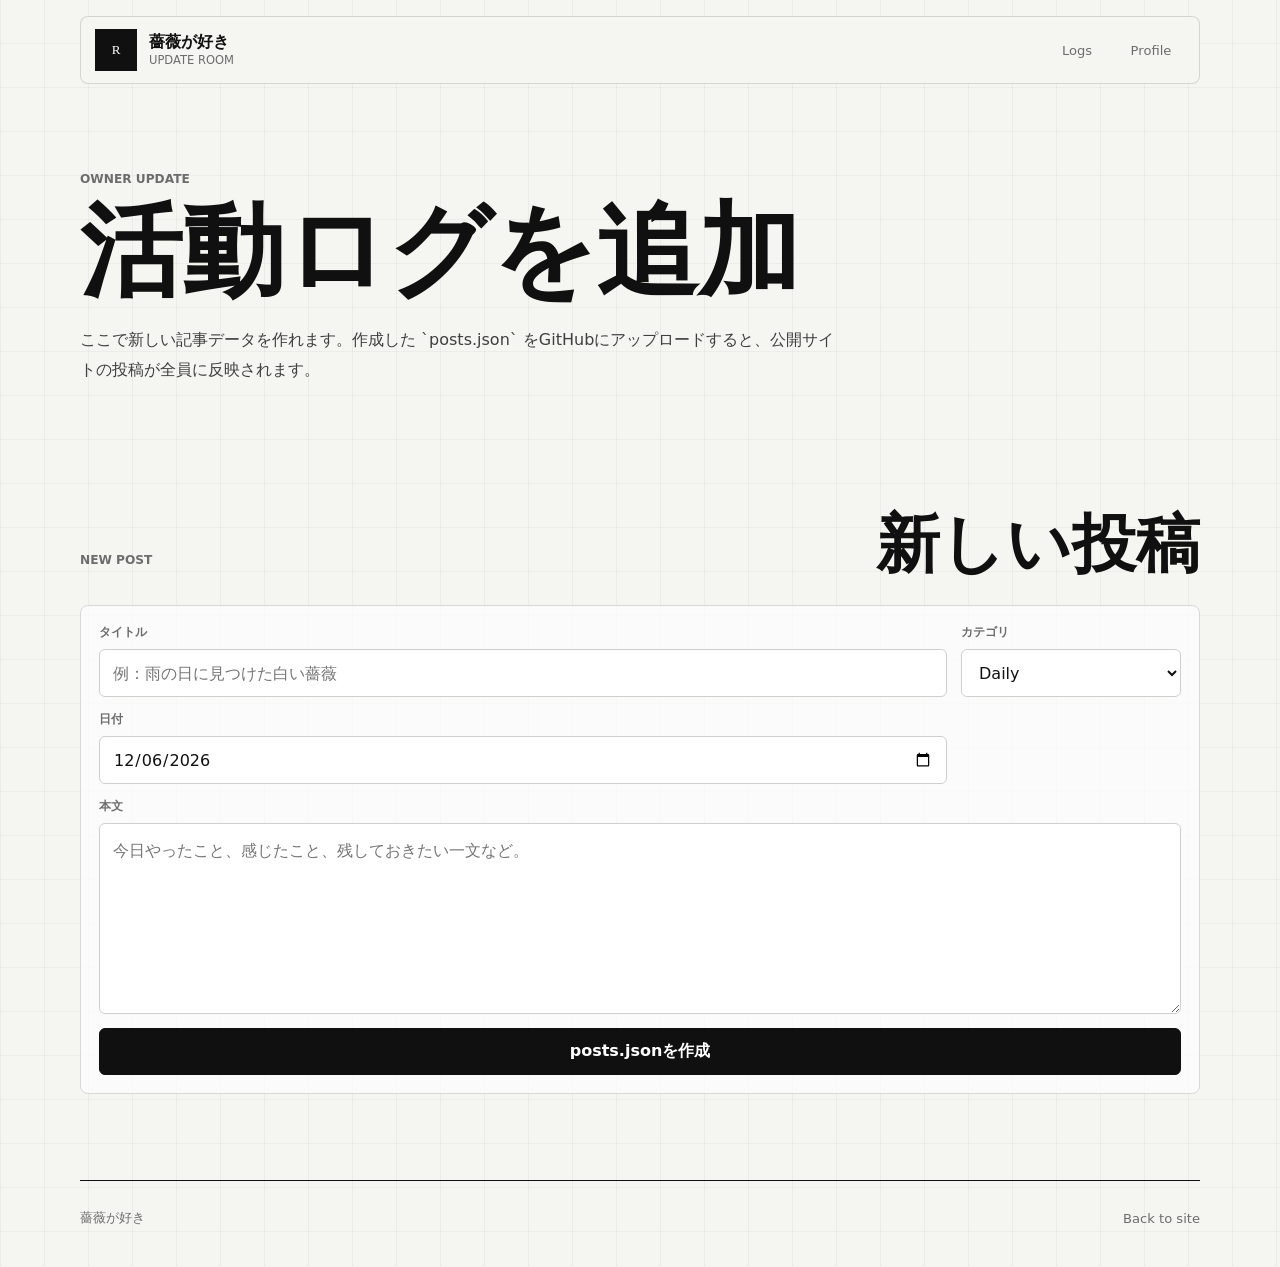
==== admin.html @ d0ecf6fe "Add files via upload" ====
<!doctype html>
<html lang="ja">
  <head>
    <meta charset="utf-8" />
    <meta name="viewport" content="width=device-width, initial-scale=1" />
    <title>更新 - 薔薇が好き</title>
    <meta name="robots" content="noindex, nofollow" />
    <link rel="stylesheet" href="styles.css" />
  </head>
  <body>
    <header class="site-header" aria-label="サイトヘッダー">
      <a class="brand" href="index.html" aria-label="薔薇が好き ホーム">
        <span class="brand-mark" aria-hidden="true">R</span>
        <span>
          <strong>薔薇が好き</strong>
          <small>update room</small>
        </span>
      </a>

      <nav class="top-nav" aria-label="メインメニュー">
        <a href="index.html#logs">Logs</a>
        <a href="index.html#profile">Profile</a>
      </nav>
    </header>

    <main>
      <section class="admin-hero" aria-labelledby="admin-title">
        <p class="eyebrow">Owner update</p>
        <h1 id="admin-title">活動ログを追加</h1>
        <p>
          ここで新しい記事データを作れます。作成した `posts.json` をGitHubにアップロードすると、公開サイトの投稿が全員に反映されます。
        </p>
      </section>

      <section class="composer-section" aria-labelledby="new-post-title">
        <div class="section-heading">
          <p class="eyebrow">New post</p>
          <h2 id="new-post-title">新しい投稿</h2>
        </div>

        <form class="composer" id="admin-form" action="#" method="post" autocomplete="off">
          <label>
            <span>タイトル</span>
            <input
              id="admin-title-input"
              name="title"
              type="text"
              maxlength="48"
              placeholder="例：雨の日に見つけた白い薔薇"
              required
            />
          </label>

          <label>
            <span>カテゴリ</span>
            <select id="admin-category" name="category">
              <option>Daily</option>
              <option>Rose</option>
              <option>Study</option>
              <option>Walk</option>
              <option>Cafe</option>
              <option>Mood</option>
            </select>
          </label>

          <label>
            <span>日付</span>
            <input id="admin-date" name="date" type="date" required />
          </label>

          <label class="wide">
            <span>本文</span>
            <textarea
              id="admin-body"
              name="body"
              rows="6"
              maxlength="420"
              placeholder="今日やったこと、感じたこと、残しておきたい一文など。"
              required
            ></textarea>
          </label>

          <button class="button button-primary wide" type="submit">
            posts.jsonを作成
          </button>
        </form>

        <div class="download-panel" id="download-panel" hidden>
          <p id="download-status"></p>
          <a class="button button-primary" id="download-link" href="#" download="posts.json">
            posts.jsonをダウンロード
          </a>
        </div>
      </section>
    </main>

    <footer class="site-footer">
      <p>薔薇が好き</p>
      <a href="index.html">Back to site</a>
    </footer>

    <script src="admin.js"></script>
  </body>
</html>
---- styles.css ----
:root {
  color-scheme: light;
  --ink: #101010;
  --muted: #6d6d6d;
  --line: #d8d8d8;
  --paper: #f5f5f2;
  --white: #ffffff;
  --charcoal: #1f1f1f;
  --soft: #ebebe7;
  --shadow: 0 24px 70px rgba(16, 16, 16, 0.14);
}

* {
  box-sizing: border-box;
}

html {
  scroll-behavior: smooth;
}

body {
  margin: 0;
  background:
    linear-gradient(90deg, rgba(16, 16, 16, 0.045) 1px, transparent 1px) 0 0 / 44px 44px,
    linear-gradient(0deg, rgba(16, 16, 16, 0.035) 1px, transparent 1px) 0 0 / 44px 44px,
    var(--paper);
  color: var(--ink);
  font-family:
    "Yu Gothic", "Hiragino Kaku Gothic ProN", Meiryo, system-ui, sans-serif;
  letter-spacing: 0;
}

a {
  color: inherit;
  text-decoration: none;
}

button,
input,
select,
textarea {
  font: inherit;
}

.site-header {
  position: sticky;
  top: 0;
  z-index: 10;
  display: flex;
  align-items: center;
  justify-content: space-between;
  gap: 24px;
  width: min(1120px, calc(100% - 32px));
  margin: 16px auto 0;
  padding: 12px 14px;
  border: 1px solid rgba(16, 16, 16, 0.14);
  border-radius: 8px;
  background: rgba(245, 245, 242, 0.88);
  backdrop-filter: blur(18px);
}

.brand {
  display: inline-flex;
  align-items: center;
  min-width: 0;
  gap: 12px;
}

.brand-mark {
  display: grid;
  place-items: center;
  width: 42px;
  height: 42px;
  flex: 0 0 42px;
  border: 1px solid var(--ink);
  background: var(--ink);
  color: var(--white);
  font-family: Georgia, "Times New Roman", serif;
  font-size: 0.82rem;
}

.brand strong,
.brand small {
  display: block;
  line-height: 1.1;
}

.brand strong {
  font-family: Georgia, "Times New Roman", serif;
  font-size: 1rem;
  font-weight: 700;
}

.brand small {
  margin-top: 4px;
  color: var(--muted);
  font-size: 0.72rem;
  text-transform: uppercase;
}

.top-nav {
  display: flex;
  gap: 6px;
}

.top-nav a {
  min-width: 68px;
  padding: 10px 12px;
  border-radius: 6px;
  color: var(--muted);
  font-size: 0.82rem;
  text-align: center;
}

.top-nav a:hover {
  background: var(--ink);
  color: var(--white);
}

main {
  width: min(1120px, calc(100% - 32px));
  margin: 0 auto;
}

.hero {
  display: grid;
  grid-template-columns: minmax(300px, 0.92fr) minmax(320px, 1.08fr);
  align-items: center;
  gap: clamp(28px, 5vw, 72px);
  min-height: calc(100vh - 96px);
  padding: 54px 0 38px;
}

.hero-visual {
  position: relative;
  min-height: min(68vh, 640px);
}

.photo-frame {
  position: absolute;
  overflow: hidden;
  border: 1px solid rgba(16, 16, 16, 0.2);
  border-radius: 8px;
  background:
    linear-gradient(140deg, rgba(255, 255, 255, 0.14), rgba(0, 0, 0, 0.52)),
    repeating-linear-gradient(90deg, #0d0d0d 0 8px, #1c1c1c 8px 10px, #f1f1ec 10px 11px),
    radial-gradient(circle at 28% 28%, #ffffff 0 2px, transparent 3px),
    #111111;
  box-shadow: var(--shadow);
}

.photo-frame::before {
  content: "";
  position: absolute;
  inset: 10%;
  border: 1px solid rgba(255, 255, 255, 0.24);
}

.photo-frame::after {
  content: "ROSE LOG";
  position: absolute;
  left: 18px;
  bottom: 18px;
  padding-top: 12px;
  border-top: 1px solid rgba(255, 255, 255, 0.62);
  color: rgba(255, 255, 255, 0.86);
  font-family: Georgia, "Times New Roman", serif;
  font-size: clamp(1.35rem, 3vw, 2.6rem);
  letter-spacing: 0;
}

.photo-frame-main {
  inset: 0 12% 0 0;
}

.photo-frame-side {
  right: 0;
  bottom: 9%;
  width: 40%;
  aspect-ratio: 3 / 4;
  background:
    linear-gradient(rgba(255, 255, 255, 0.08), rgba(0, 0, 0, 0.55)),
    repeating-linear-gradient(0deg, #eeeeea 0 14px, #151515 14px 17px);
}

.hero-copy {
  padding-bottom: 24px;
}

.eyebrow {
  margin: 0 0 12px;
  color: var(--muted);
  font-size: 0.76rem;
  font-weight: 700;
  text-transform: uppercase;
}

h1,
h2,
p {
  margin-top: 0;
}

h1,
h2 {
  font-family: Georgia, "Times New Roman", serif;
  line-height: 1.06;
  font-weight: 700;
}

h1 {
  max-width: 9.6em;
  margin-bottom: 22px;
  font-size: clamp(3.1rem, 8vw, 7.1rem);
}

h2 {
  margin-bottom: 0;
  font-size: clamp(2rem, 5vw, 4rem);
}

.hero-copy p:not(.eyebrow),
.profile-section p {
  max-width: 640px;
  color: #3f3f3f;
  font-size: 1rem;
  line-height: 1.9;
}

.hero-actions {
  display: flex;
  flex-wrap: wrap;
  gap: 12px;
  margin-top: 30px;
}

.button {
  display: inline-flex;
  align-items: center;
  justify-content: center;
  min-height: 46px;
  padding: 12px 18px;
  border: 1px solid var(--ink);
  border-radius: 6px;
  cursor: pointer;
  font-weight: 700;
}

.button-primary {
  background: var(--ink);
  color: var(--white);
}

.button-secondary {
  background: transparent;
  color: var(--ink);
}

.button:hover {
  transform: translateY(-1px);
}

.ticker {
  display: grid;
  grid-template-columns: 0.7fr 1.5fr 0.7fr;
  gap: 12px;
  border-top: 1px solid var(--ink);
  border-bottom: 1px solid var(--ink);
  padding: 14px 0;
  color: var(--charcoal);
  font-size: 0.78rem;
  font-weight: 700;
  text-transform: uppercase;
}

.ticker span:nth-child(2) {
  text-align: center;
}

.ticker span:nth-child(3) {
  text-align: right;
}

.composer-section,
.log-section,
.profile-section {
  padding: 86px 0;
}

.admin-hero {
  padding: 88px 0 24px;
}

.admin-hero h1 {
  max-width: 12em;
  margin-bottom: 18px;
  font-size: clamp(3rem, 8vw, 6.4rem);
}

.admin-hero p:not(.eyebrow) {
  max-width: 760px;
  color: #3f3f3f;
  line-height: 1.9;
}

.section-heading {
  display: flex;
  align-items: end;
  justify-content: space-between;
  gap: 24px;
  margin-bottom: 26px;
}

.composer {
  display: grid;
  grid-template-columns: 1fr 220px;
  gap: 14px;
  padding: 18px;
  border: 1px solid var(--line);
  border-radius: 8px;
  background: rgba(255, 255, 255, 0.68);
}

.featured-post {
  display: grid;
  gap: 14px;
  padding: clamp(22px, 4vw, 42px);
  border: 1px solid var(--line);
  border-radius: 8px;
  background:
    linear-gradient(135deg, rgba(16, 16, 16, 0.04), transparent 42%),
    rgba(255, 255, 255, 0.74);
}

.featured-post h3 {
  margin: 0;
  font-family: Georgia, "Times New Roman", serif;
  font-size: clamp(2rem, 5vw, 4.4rem);
  line-height: 1.08;
}

.featured-post p {
  max-width: 760px;
  margin: 0;
  color: #3f3f3f;
  font-size: 1.05rem;
  line-height: 1.9;
}

.download-panel {
  display: flex;
  align-items: center;
  justify-content: space-between;
  gap: 16px;
  margin-top: 16px;
  padding: 18px;
  border: 1px solid var(--ink);
  border-radius: 8px;
  background: var(--white);
}

.download-panel[hidden] {
  display: none;
}

.download-panel p {
  margin: 0;
  color: #3f3f3f;
  line-height: 1.7;
}

.composer label {
  display: grid;
  gap: 8px;
}

.composer span {
  color: var(--muted);
  font-size: 0.78rem;
  font-weight: 700;
  text-transform: uppercase;
}

.wide {
  grid-column: 1 / -1;
}

input,
select,
textarea {
  width: 100%;
  border: 1px solid #cfcfcb;
  border-radius: 6px;
  background: var(--white);
  color: var(--ink);
}

input,
select {
  min-height: 48px;
  padding: 0 13px;
}

textarea {
  resize: vertical;
  min-height: 156px;
  padding: 13px;
  line-height: 1.7;
}

input:focus,
select:focus,
textarea:focus,
button:focus-visible,
a:focus-visible {
  outline: 2px solid var(--ink);
  outline-offset: 3px;
}

.filter-row {
  display: flex;
  flex-wrap: wrap;
  gap: 8px;
  margin-bottom: 22px;
}

.filter {
  min-width: 72px;
  min-height: 38px;
  border: 1px solid #cfcfcb;
  border-radius: 999px;
  background: transparent;
  color: var(--muted);
  cursor: pointer;
  font-size: 0.82rem;
}

.filter.is-active,
.filter:hover {
  border-color: var(--ink);
  background: var(--ink);
  color: var(--white);
}

.post-grid {
  display: grid;
  grid-template-columns: repeat(3, minmax(0, 1fr));
  gap: 16px;
}

.post-card {
  display: grid;
  min-height: 360px;
  overflow: hidden;
  border: 1px solid var(--line);
  border-radius: 8px;
  background: var(--white);
}

.post-art {
  min-height: 138px;
  border-bottom: 1px solid var(--line);
  background:
    linear-gradient(135deg, rgba(255, 255, 255, 0.02), rgba(0, 0, 0, 0.48)),
    repeating-linear-gradient(135deg, #111111 0 14px, #eeeeea 14px 16px, #232323 16px 25px);
}

.post-content {
  display: grid;
  align-content: start;
  gap: 12px;
  padding: 18px;
}

.post-meta {
  display: flex;
  align-items: center;
  justify-content: space-between;
  gap: 12px;
  color: var(--muted);
  font-size: 0.74rem;
  font-weight: 700;
  text-transform: uppercase;
}

.post-card h3 {
  margin: 0;
  font-family: Georgia, "Times New Roman", serif;
  font-size: 1.55rem;
  line-height: 1.15;
}

.post-card p {
  margin: 0;
  color: #454545;
  line-height: 1.72;
}

.delete-post {
  justify-self: start;
  min-height: 34px;
  margin-top: 6px;
  padding: 7px 11px;
  border: 1px solid var(--line);
  border-radius: 6px;
  background: transparent;
  color: var(--muted);
  cursor: pointer;
  font-size: 0.78rem;
}

.delete-post:hover {
  border-color: var(--ink);
  color: var(--ink);
}

.profile-section {
  display: grid;
  grid-template-columns: minmax(220px, 0.7fr) minmax(300px, 1.3fr);
  align-items: center;
  gap: clamp(24px, 5vw, 64px);
  border-top: 1px solid var(--line);
}

.profile-portrait {
  min-height: 420px;
  border: 1px solid var(--ink);
  border-radius: 8px;
  background:
    radial-gradient(circle at 50% 32%, #f4f4ef 0 7%, transparent 7.3%),
    radial-gradient(circle at 50% 45%, #151515 0 18%, transparent 18.4%),
    linear-gradient(160deg, transparent 0 38%, rgba(255, 255, 255, 0.18) 38% 39%, transparent 39%),
    repeating-linear-gradient(90deg, #101010 0 18px, #f2f2ed 18px 20px);
  box-shadow: var(--shadow);
}

.profile-list {
  display: grid;
  gap: 0;
  max-width: 620px;
  margin: 28px 0 0;
  border-top: 1px solid var(--line);
}

.profile-list div {
  display: grid;
  grid-template-columns: 120px 1fr;
  gap: 18px;
  padding: 14px 0;
  border-bottom: 1px solid var(--line);
}

.profile-list dt {
  color: var(--muted);
  font-size: 0.78rem;
  font-weight: 700;
  text-transform: uppercase;
}

.profile-list dd {
  margin: 0;
}

.site-footer {
  display: flex;
  align-items: center;
  justify-content: space-between;
  width: min(1120px, calc(100% - 32px));
  margin: 0 auto;
  padding: 28px 0 40px;
  border-top: 1px solid var(--ink);
  color: var(--muted);
  font-size: 0.82rem;
}

.site-footer p {
  margin: 0;
}

@media (max-width: 860px) {
  .site-header {
    position: static;
    align-items: stretch;
    flex-direction: column;
  }

  .top-nav {
    display: grid;
    grid-template-columns: repeat(3, 1fr);
  }

  .hero,
  .profile-section {
    grid-template-columns: 1fr;
  }

  .hero {
    min-height: auto;
    padding-top: 36px;
  }

  .hero-visual {
    min-height: 430px;
    order: 2;
  }

  .hero-copy {
    order: 1;
  }

  h1 {
    max-width: 9.2em;
    font-size: clamp(3rem, 14vw, 5rem);
  }

  .ticker {
    grid-template-columns: 1fr;
  }

  .ticker span,
  .ticker span:nth-child(2),
  .ticker span:nth-child(3) {
    text-align: left;
  }

  .composer {
    grid-template-columns: 1fr;
  }

  .download-panel {
    align-items: stretch;
    flex-direction: column;
  }

  .post-grid {
    grid-template-columns: repeat(2, minmax(0, 1fr));
  }
}

@media (max-width: 620px) {
  main,
  .site-header,
  .site-footer {
    width: min(100% - 24px, 1120px);
  }

  .brand strong {
    font-size: 0.95rem;
  }

  .top-nav a {
    min-width: 0;
    padding-inline: 8px;
  }

  .hero-visual {
    min-height: 330px;
  }

  .photo-frame-main {
    right: 6%;
  }

  .photo-frame-side {
    width: 36%;
  }

  .composer-section,
  .log-section,
  .profile-section {
    padding: 62px 0;
  }

  .section-heading {
    align-items: start;
    flex-direction: column;
  }

  .post-grid {
    grid-template-columns: 1fr;
  }

  .post-card {
    min-height: 330px;
  }

  .profile-portrait {
    min-height: 310px;
  }

  .profile-list div {
    grid-template-columns: 1fr;
    gap: 6px;
  }
}
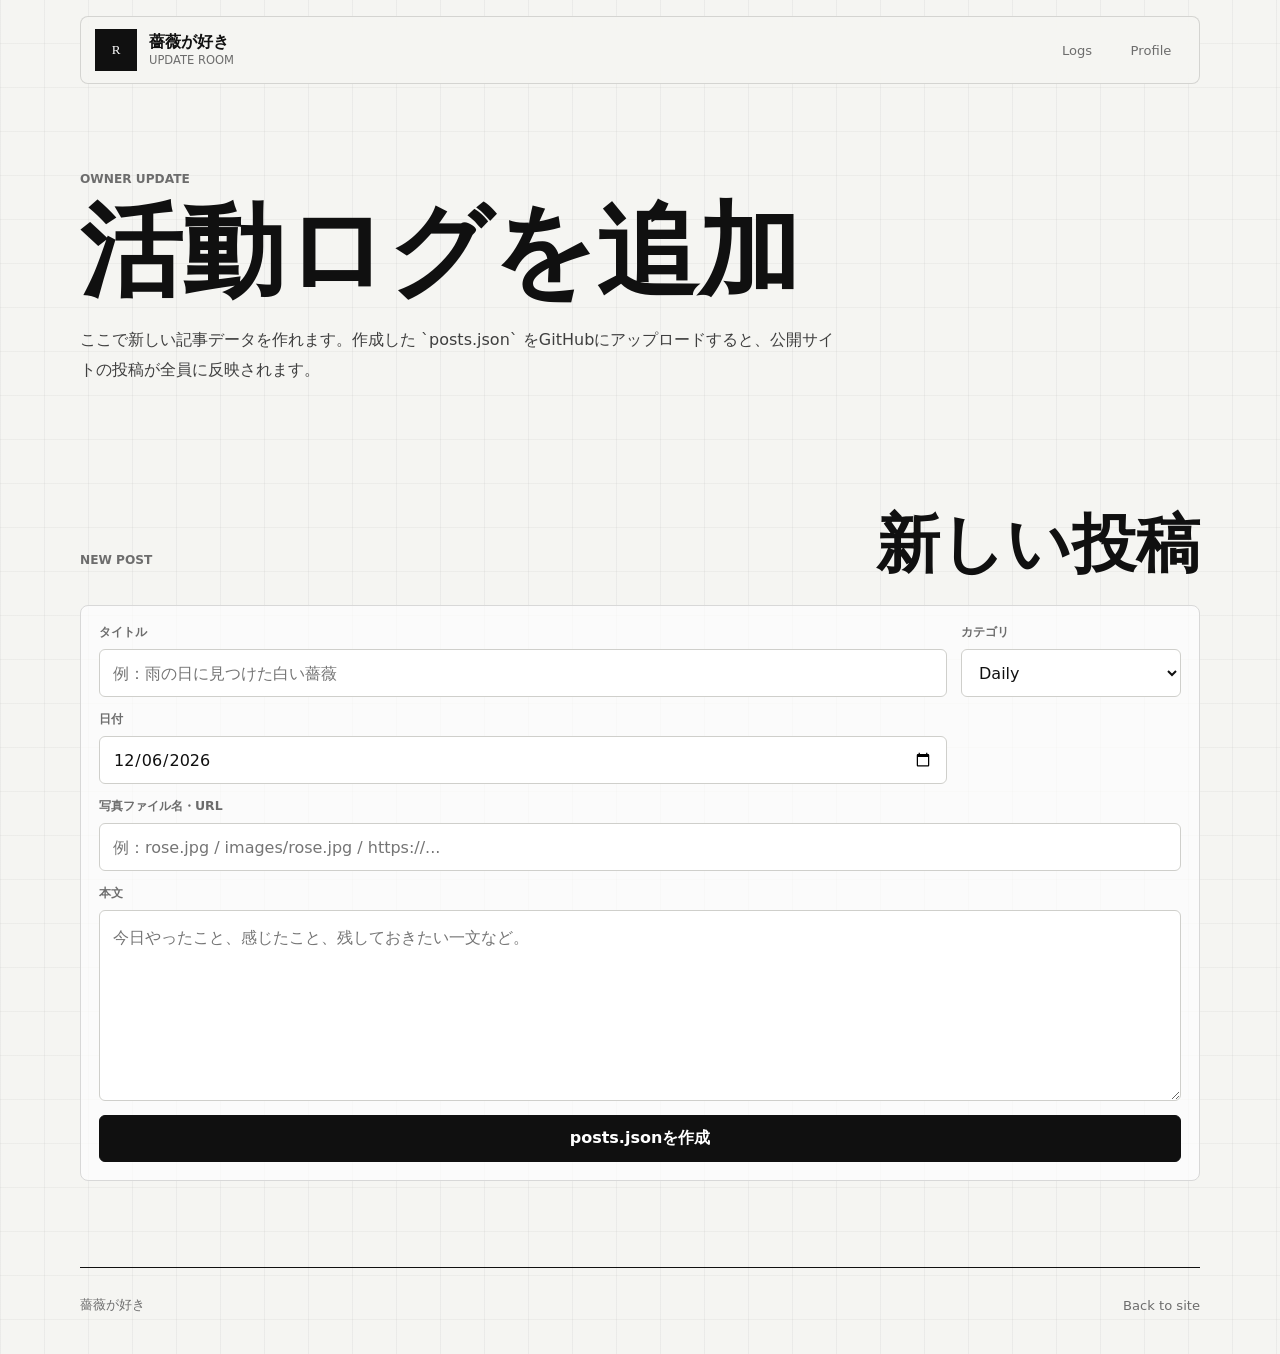
==== commit 563ad941: "Add files via upload" ====
--- a/admin.html
+++ b/admin.html
@@ -69,6 +69,16 @@
           </label>
 
           <label class="wide">
+            <span>写真ファイル名・URL</span>
+            <input
+              id="admin-image"
+              name="image"
+              type="text"
+              placeholder="例：rose.jpg / images/rose.jpg / https://..."
+            />
+          </label>
+
+          <label class="wide">
             <span>本文</span>
             <textarea
               id="admin-body"
--- a/styles.css
+++ b/styles.css
@@ -332,6 +332,24 @@
     rgba(255, 255, 255, 0.74);
 }
 
+.featured-media {
+  overflow: hidden;
+  height: clamp(220px, 42vw, 520px);
+  margin-bottom: 8px;
+  border: 1px solid var(--line);
+  border-radius: 8px;
+  background:
+    linear-gradient(135deg, rgba(255, 255, 255, 0.02), rgba(0, 0, 0, 0.48)),
+    repeating-linear-gradient(135deg, #111111 0 14px, #eeeeea 14px 16px, #232323 16px 25px);
+}
+
+.featured-media img {
+  display: block;
+  width: 100%;
+  height: 100%;
+  object-fit: cover;
+}
+
 .featured-post h3 {
   margin: 0;
   font-family: Georgia, "Times New Roman", serif;
@@ -458,11 +476,20 @@
 }
 
 .post-art {
+  position: relative;
+  overflow: hidden;
   min-height: 138px;
   border-bottom: 1px solid var(--line);
   background:
     linear-gradient(135deg, rgba(255, 255, 255, 0.02), rgba(0, 0, 0, 0.48)),
     repeating-linear-gradient(135deg, #111111 0 14px, #eeeeea 14px 16px, #232323 16px 25px);
+}
+
+.post-art img {
+  display: block;
+  width: 100%;
+  height: 138px;
+  object-fit: cover;
 }
 
 .post-content {
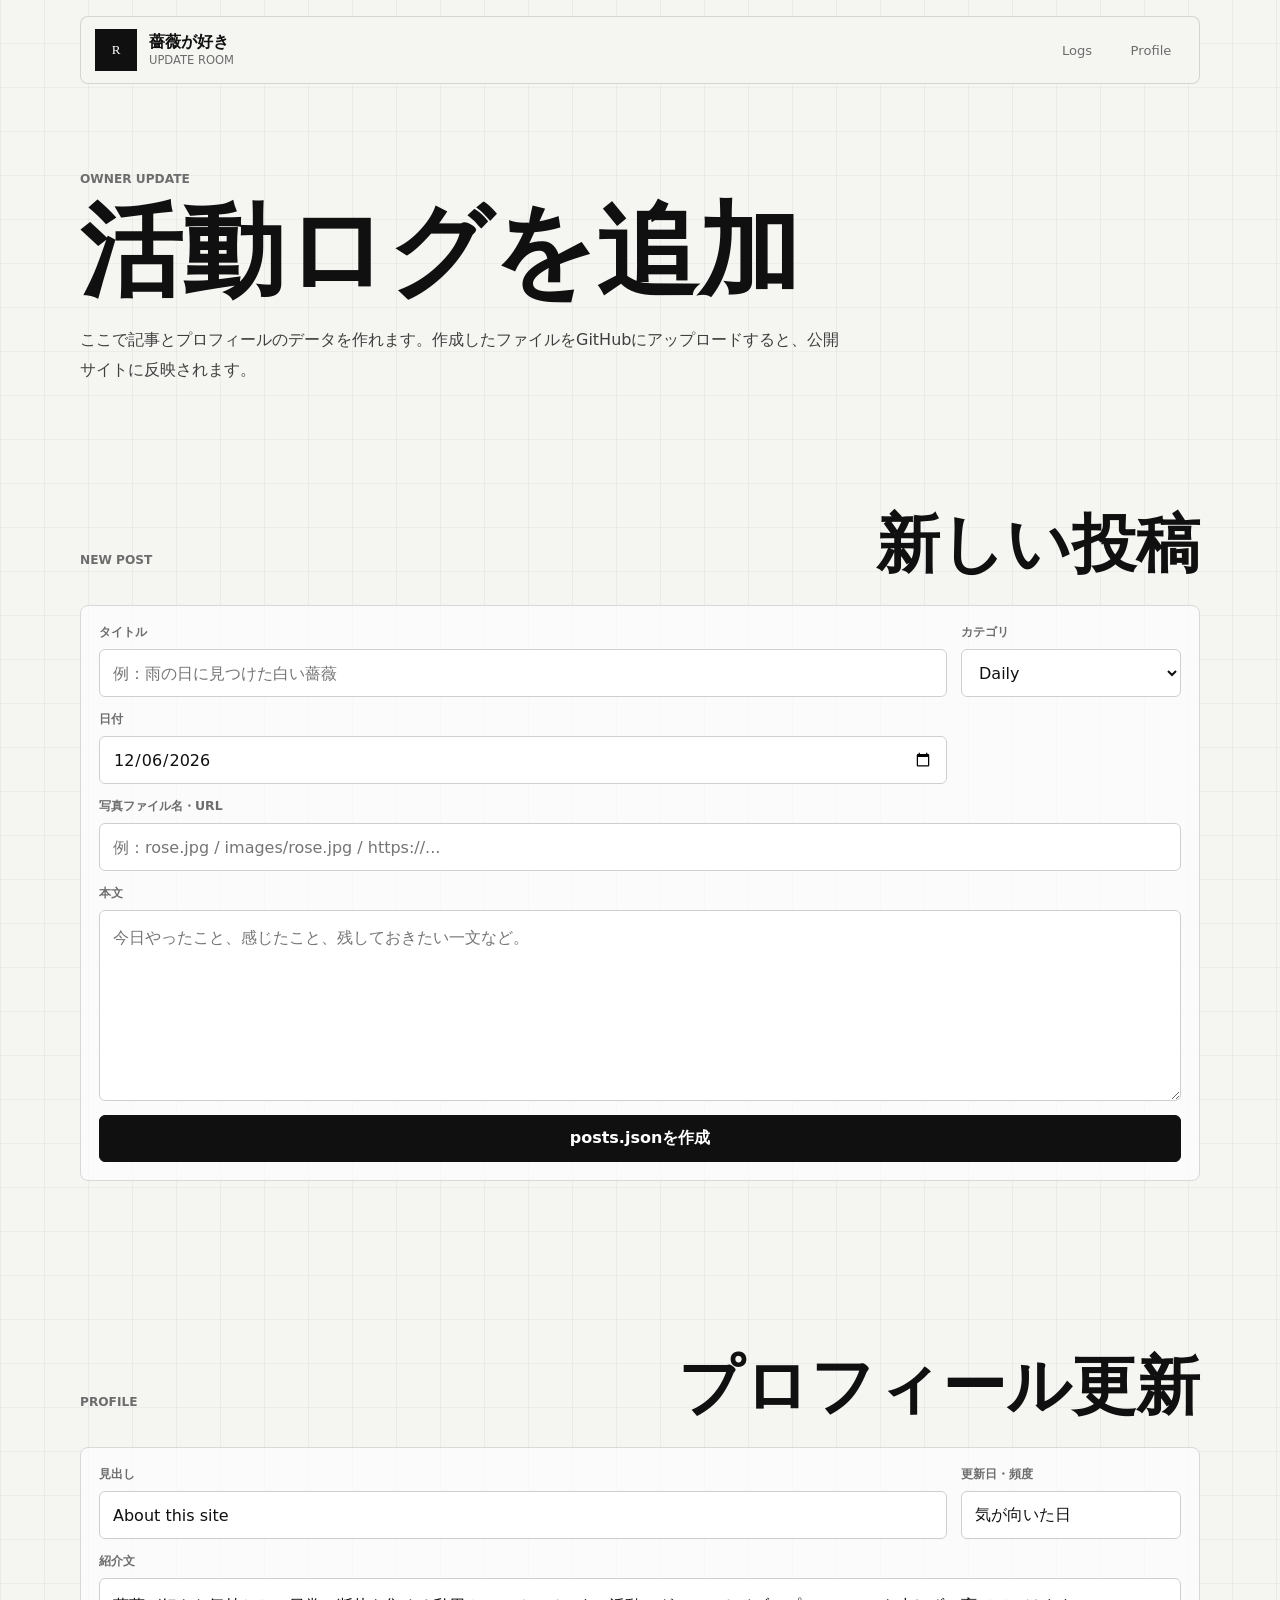
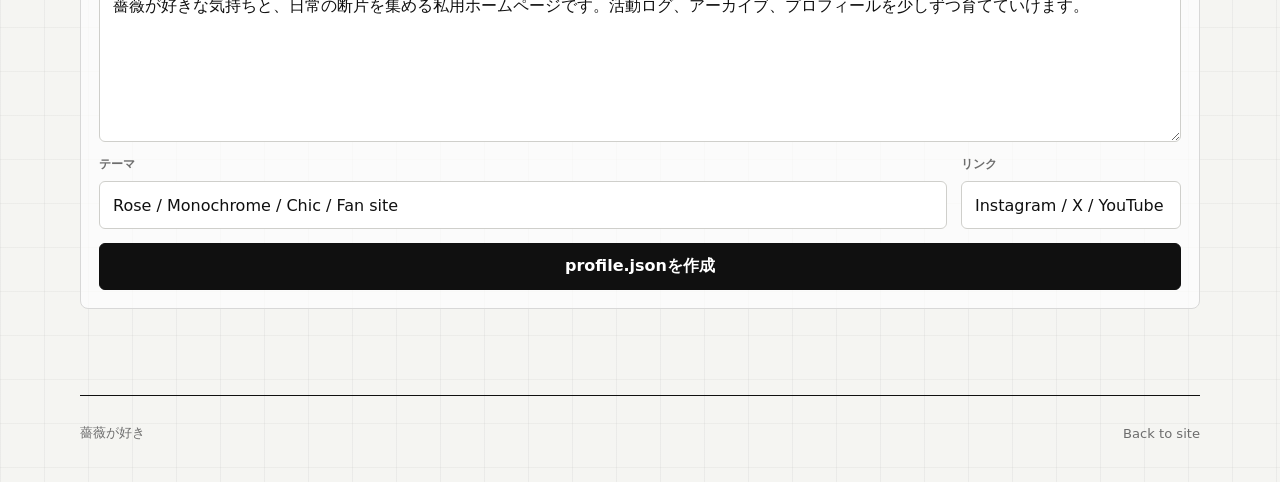
==== commit 4c776752: "Add files via upload" ====
--- a/admin.html
+++ b/admin.html
@@ -28,7 +28,7 @@
         <p class="eyebrow">Owner update</p>
         <h1 id="admin-title">活動ログを追加</h1>
         <p>
-          ここで新しい記事データを作れます。作成した `posts.json` をGitHubにアップロードすると、公開サイトの投稿が全員に反映されます。
+          ここで記事とプロフィールのデータを作れます。作成したファイルをGitHubにアップロードすると、公開サイトに反映されます。
         </p>
       </section>
 
@@ -102,6 +102,83 @@
           </a>
         </div>
       </section>
+
+      <section class="composer-section" aria-labelledby="profile-edit-title">
+        <div class="section-heading">
+          <p class="eyebrow">Profile</p>
+          <h2 id="profile-edit-title">プロフィール更新</h2>
+        </div>
+
+        <form class="composer profile-editor" id="profile-form" action="#" method="post" autocomplete="off">
+          <label>
+            <span>見出し</span>
+            <input
+              id="profile-title-input"
+              name="title"
+              type="text"
+              maxlength="48"
+              placeholder="例：About me"
+              required
+            />
+          </label>
+
+          <label>
+            <span>更新日・頻度</span>
+            <input
+              id="profile-updated-input"
+              name="updated"
+              type="text"
+              maxlength="48"
+              placeholder="例：気が向いた日"
+            />
+          </label>
+
+          <label class="wide">
+            <span>紹介文</span>
+            <textarea
+              id="profile-copy-input"
+              name="copy"
+              rows="5"
+              maxlength="360"
+              placeholder="自分のこと、このサイトのこと、好きなものなど。"
+              required
+            ></textarea>
+          </label>
+
+          <label>
+            <span>テーマ</span>
+            <input
+              id="profile-theme-input"
+              name="theme"
+              type="text"
+              maxlength="80"
+              placeholder="例：Rose / Monochrome / Diary"
+            />
+          </label>
+
+          <label>
+            <span>リンク</span>
+            <input
+              id="profile-links-input"
+              name="links"
+              type="text"
+              maxlength="120"
+              placeholder="例：Instagram / X / YouTube"
+            />
+          </label>
+
+          <button class="button button-primary wide" type="submit">
+            profile.jsonを作成
+          </button>
+        </form>
+
+        <div class="download-panel" id="profile-download-panel" hidden>
+          <p id="profile-download-status"></p>
+          <a class="button button-primary" id="profile-download-link" href="#" download="profile.json">
+            profile.jsonをダウンロード
+          </a>
+        </div>
+      </section>
     </main>
 
     <footer class="site-footer">
